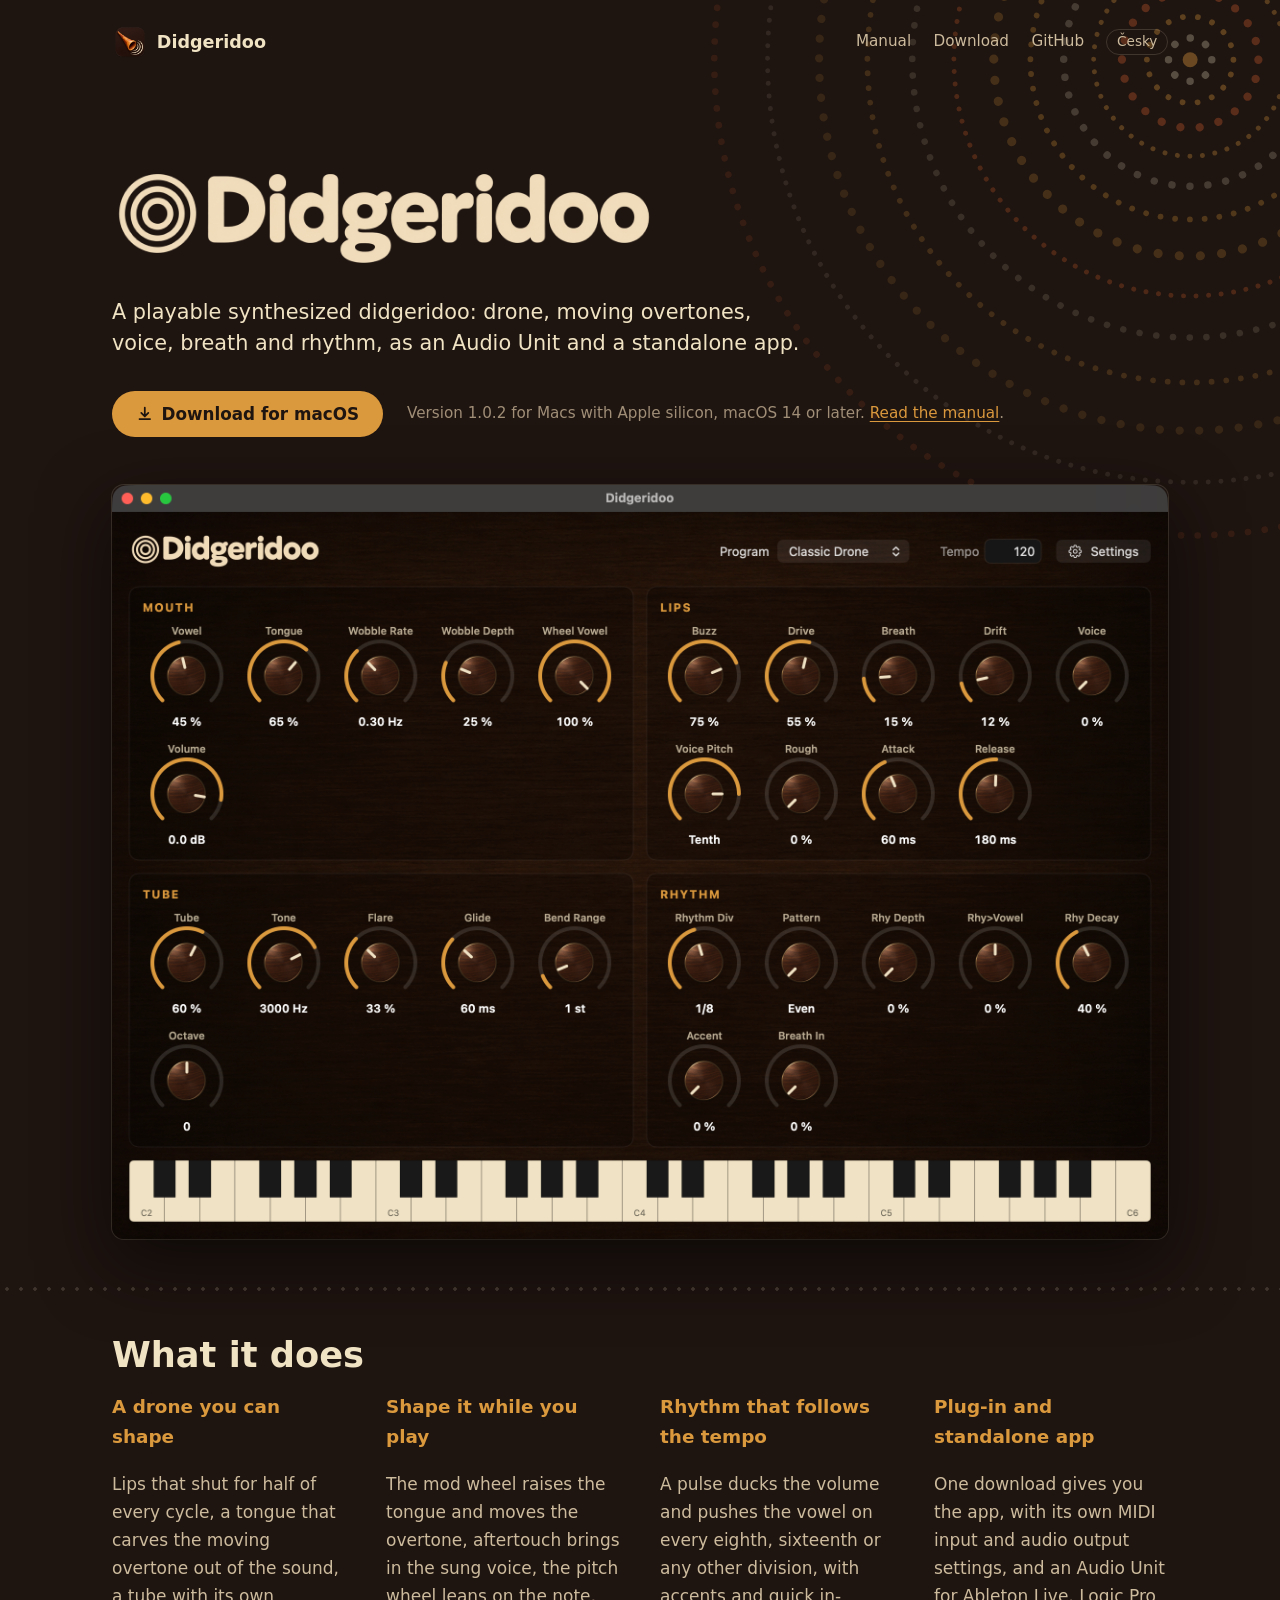
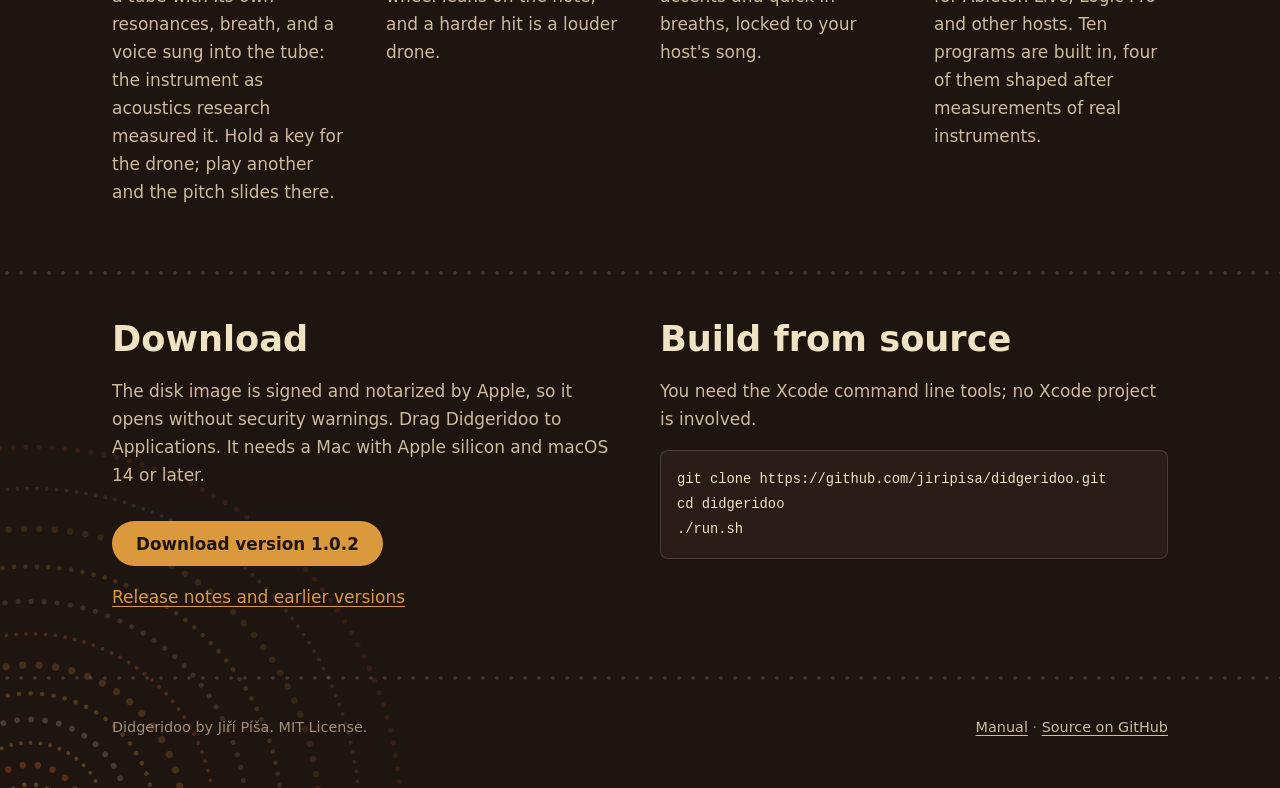
==== docs/index.html @ 7986f855 "feat(dsp): the overblown note is gone — a hard hit is a loud drone, Toot Pitch becomes Flare Three b" ====
<!doctype html>
<html lang="en">
<head>
<meta charset="utf-8">
<meta name="viewport" content="width=device-width, initial-scale=1">
<title>Didgeridoo for macOS</title>
<meta name="description" content="A playable synthesized didgeridoo: drone, moving overtones, voice, breath and rhythm, as an Audio Unit and a standalone app.">
<meta property="og:title" content="Didgeridoo">
<meta property="og:description" content="A playable synthesized didgeridoo: drone, moving overtones, voice, breath and rhythm, as an Audio Unit and a standalone app.">
<meta property="og:image" content="https://jiripisa.github.io/didgeridoo/assets/didgeridoo-window.png">
<meta property="og:type" content="website">
<link rel="alternate" hreflang="en" href="https://jiripisa.github.io/didgeridoo/">
<link rel="alternate" hreflang="cs" href="https://jiripisa.github.io/didgeridoo/cs/">
<link rel="alternate" hreflang="x-default" href="https://jiripisa.github.io/didgeridoo/">
<link rel="icon" href="assets/icon.png">
<link rel="stylesheet" href="assets/site.css">
</head>
<body>

<header class="wrap masthead">
  <a class="brand" href="#top"><img src="assets/icon.png" alt="" width="32" height="32">Didgeridoo</a>
  <nav aria-label="Page">
    <a href="manual.html">Manual</a>
    <a href="#get">Download</a>
    <a href="https://github.com/jiripisa/didgeridoo">GitHub</a>
    <a class="lang" href="cs/" hreflang="cs" lang="cs">Česky</a>
  </nav>
</header>

<main id="top">
  <div class="wrap hero">
    <h1><img src="assets/logo.png" alt="Didgeridoo" width="1200" height="240"></h1>
    <p class="lede">A playable synthesized didgeridoo: drone, moving overtones, voice, breath and rhythm, as an Audio Unit and a standalone app.</p>
    <div class="actions">
      <a class="button" href="https://github.com/jiripisa/didgeridoo/releases/download/v1.0.2/Didgeridoo-1.0.2.dmg">
        <svg viewBox="0 0 20 20" fill="none" stroke="currentColor" stroke-width="2" aria-hidden="true"><path d="M10 3v10m0 0-4-4m4 4 4-4M4 16h12" stroke-linecap="round" stroke-linejoin="round"/></svg>
        Download for macOS
      </a>
      <span class="meta">Version 1.0.2 for Macs with Apple silicon, macOS 14 or later. <a href="manual.html">Read the manual</a>.</span>
    </div>
    <figure class="shot">
      <img src="assets/didgeridoo-window.png" alt="The Didgeridoo window" width="1400">
    </figure>
  </div>

  <section id="features">
    <div class="wrap">
      <h2>What it does</h2>
      <div class="grid">
        <div>
          <h3>A drone you can shape</h3>
          <p>Lips that shut for half of every cycle, a tongue that carves the moving overtone out of the sound, a tube with its own resonances, breath, and a voice sung into the tube: the instrument as acoustics research measured it. Hold a key for the drone; play another and the pitch slides there.</p>
        </div>
        <div>
          <h3>Shape it while you play</h3>
          <p>The mod wheel raises the tongue and moves the overtone, aftertouch brings in the sung voice, the pitch wheel leans on the note, and a harder hit is a louder drone.</p>
        </div>
        <div>
          <h3>Rhythm that follows the tempo</h3>
          <p>A pulse ducks the volume and pushes the vowel on every eighth, sixteenth or any other division, with accents and quick in-breaths, locked to your host's song.</p>
        </div>
        <div>
          <h3>Plug-in and standalone app</h3>
          <p>One download gives you the app, with its own MIDI input and audio output settings, and an Audio Unit for Ableton Live, Logic Pro and other hosts. Ten programs are built in, four of them shaped after measurements of real instruments.</p>
        </div>
      </div>
    </div>
  </section>

  <section id="get">
    <div class="wrap grid">
      <div>
        <h2>Download</h2>
        <p>The disk image is signed and notarized by Apple, so it opens without
        security warnings. Drag Didgeridoo to Applications. It needs a Mac with
        Apple silicon and macOS 14 or later.</p>
        <div class="actions">
          <a class="button" href="https://github.com/jiripisa/didgeridoo/releases/download/v1.0.2/Didgeridoo-1.0.2.dmg">Download version 1.0.2</a>
        </div>
        <p><a href="https://github.com/jiripisa/didgeridoo/releases">Release notes and earlier versions</a></p>
      </div>
      <div>
        <h2>Build from source</h2>
        <p>You need the Xcode command line tools; no Xcode project is involved.</p>
<pre><code>git clone https://github.com/jiripisa/didgeridoo.git
cd didgeridoo
./run.sh</code></pre>
      </div>
    </div>
  </section>
</main>

<footer>
  <div class="wrap">
    <span>Didgeridoo by Jiří Píša. MIT License.</span>
    <span><a href="manual.html">Manual</a> · <a href="https://github.com/jiripisa/didgeridoo">Source on GitHub</a></span>
  </div>
</footer>

</body>
</html>
---- docs/assets/site.css ----
/* Shared by index.html and manual.html. The site wears the instrument's colours: dark
   wood for the ground and the pigments of its painting for everything else, with a
   sound drawn in dots spreading behind the page (ripples.svg). One look, whatever
   the system's appearance: it is the app's own. */
:root {
  --bg: #1e1410;          /* bark: the ground */
  --panel: #2a1c16;       /* heartwood: code, keys, the contents box */
  --line: rgba(240, 227, 196, .16);
  --ink: #f0e3c4;         /* white clay: headings, names */
  --ink2: #cdbb9d;        /* text */
  --ink3: #a08e77;        /* notes */
  --accent: #db993d;      /* yellow ochre: what you can press, what is marked */
  --accent-ink: #1e1410;
  --display: ui-rounded, "SF Pro Rounded", "Arial Rounded MT Bold", system-ui, sans-serif;
  --text: "Avenir Next", Avenir, system-ui, -apple-system, "Segoe UI", sans-serif;
  --measure: 44rem;
  --gutter: clamp(1rem, 4vw, 3rem);
  --ripple: clamp(34rem, 78vw, 66rem);
  color-scheme: dark;
}
* { box-sizing: border-box; }
html { -webkit-text-size-adjust: 100%; scroll-padding-top: 1.5rem; background: var(--bg); }
body {
  margin: 0;
  color: var(--ink2);
  font: 1.0625rem/1.65 var(--text);
  /* The sound: one ripple from the top right corner, a quieter one from the foot of the page. */
  background:
    url(ripples.svg) no-repeat right calc(var(--ripple) * -.41) top calc(var(--ripple) * -.44) / var(--ripple),
    url(ripples.svg) no-repeat left calc(var(--ripple) * -.36) bottom calc(var(--ripple) * -.42) / calc(var(--ripple) * .78),
    var(--bg);
}
a { color: var(--accent); text-underline-offset: .2em; }
a:hover { color: var(--ink); }
a:focus-visible, button:focus-visible { outline: 2px solid var(--accent); outline-offset: 3px; border-radius: 4px; }
code, kbd, pre { font-family: ui-monospace, "SF Mono", Menlo, monospace; font-size: .9em; }
code { color: var(--ink); }
b, strong { color: var(--ink); font-weight: 600; }
img { max-width: 100%; height: auto; }
h1, h2, h3 { font-family: var(--display); }
.wrap { max-width: 72rem; margin: 0 auto; padding: 0 var(--gutter); }

.masthead { display: flex; align-items: center; justify-content: space-between; gap: 1rem; padding-block: 1.5rem; }
.brand { display: flex; align-items: center; gap: .55rem; color: var(--ink); text-decoration: none; font: 700 1.1rem var(--display); }
.brand img { width: 2.25rem; height: 2.25rem; }
.masthead nav { display: flex; flex-wrap: wrap; justify-content: flex-end; gap: .4rem 1.4rem; }
.masthead nav a { color: var(--ink2); text-decoration: none; font-size: .95rem; }
.masthead nav a:hover, .masthead nav a[aria-current] { color: var(--ink); }
.masthead nav a.lang { padding: 0 .6rem; border: 1px solid var(--line); border-radius: 999px; font-size: .85rem; }

.hero { padding-block: clamp(2rem, 7vw, 5rem) 3rem; }
.hero h1 { margin: 0; color: var(--ink); font-size: clamp(2.6rem, 8vw, 5rem); font-weight: 800; line-height: 1; letter-spacing: -.01em; }
.hero h1 img { display: block; width: min(34rem, 100%); }
.lede { max-width: var(--measure); margin: 1.5rem 0 0; color: var(--ink); font-size: 1.3rem; line-height: 1.5; }
.actions { display: flex; flex-wrap: wrap; align-items: center; gap: 1rem 1.5rem; margin-top: 2rem; }
.button {
  display: inline-flex; align-items: center; gap: .5rem; padding: .8rem 1.5rem; border-radius: 999px;
  background: var(--accent); color: var(--accent-ink); font: 700 1.05rem var(--display); text-decoration: none;
}
.button:hover { background: var(--ink); color: var(--accent-ink); }
.button svg { width: 1.1rem; height: 1.1rem; }
.meta { color: var(--ink3); font-size: .95rem; }
.shot { margin: 3rem 0 0; }
.shot img { display: block; border-radius: 12px; box-shadow: 0 24px 70px rgba(0, 0, 0, .55), 0 0 0 1px var(--line); }

/* Sections are parted by a row of dots, like the rings behind the page. */
section, footer {
  background: radial-gradient(circle, var(--line) 0 1.5px, transparent 2px) repeat-x left top / 14px 4px;
}
section { padding-block: 3rem; }
section h2 { margin: 0 0 1rem; color: var(--ink); font-size: clamp(1.6rem, 3.5vw, 2.2rem); font-weight: 700; line-height: 1.15; }
section p, section li { max-width: var(--measure); }
.grid { display: grid; grid-template-columns: repeat(auto-fit, minmax(14rem, 1fr)); gap: 2rem 2.5rem; }
.grid h3 { margin: 0 0 .4rem; color: var(--accent); font-size: 1.15rem; font-weight: 700; }
pre { overflow-x: auto; padding: 1rem; border-radius: 8px; background: var(--panel); border: 1px solid var(--line); color: var(--ink); }

footer { padding-block: 2.5rem 3rem; color: var(--ink3); font-size: .9rem; }
footer .wrap { display: flex; flex-wrap: wrap; justify-content: space-between; gap: 1rem; }
footer a { color: var(--ink2); }

@media (max-width: 640px) {
  .masthead nav a:not(.lang):not(:first-child) { display: none; }
}
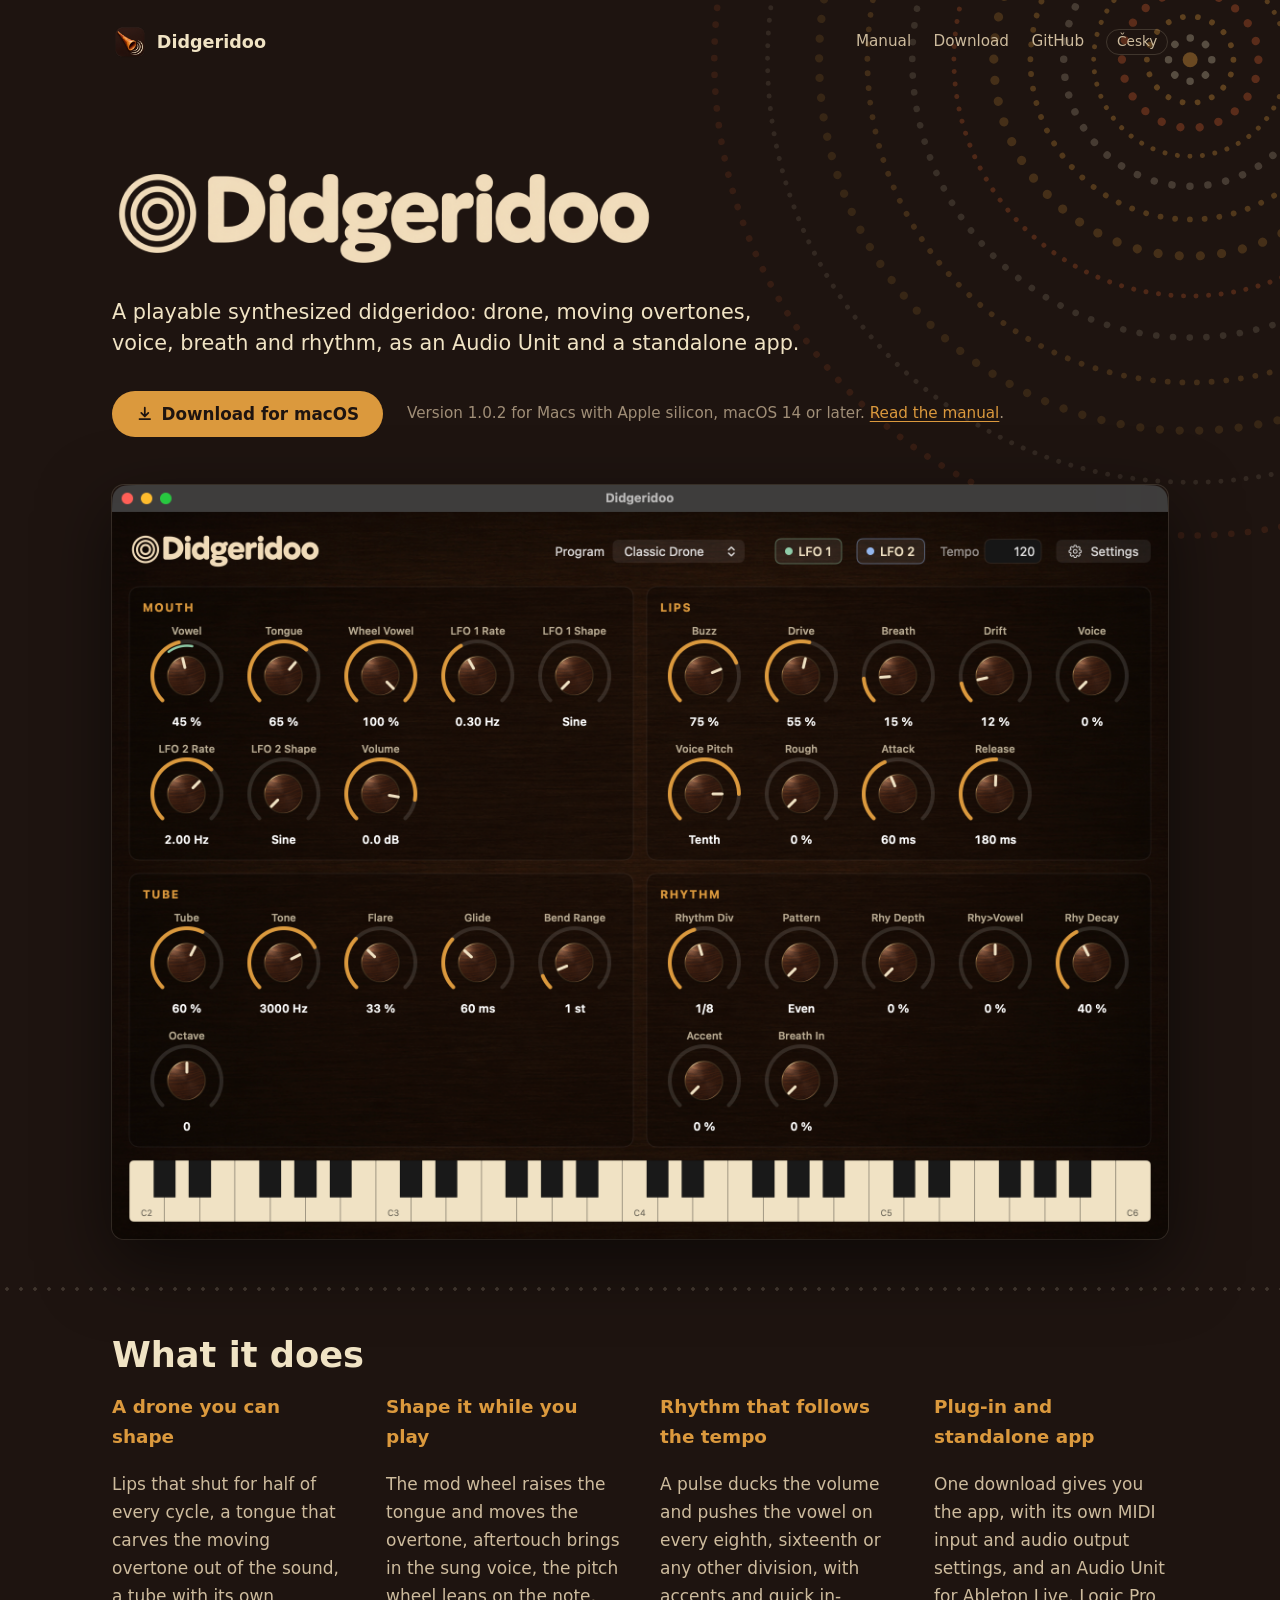
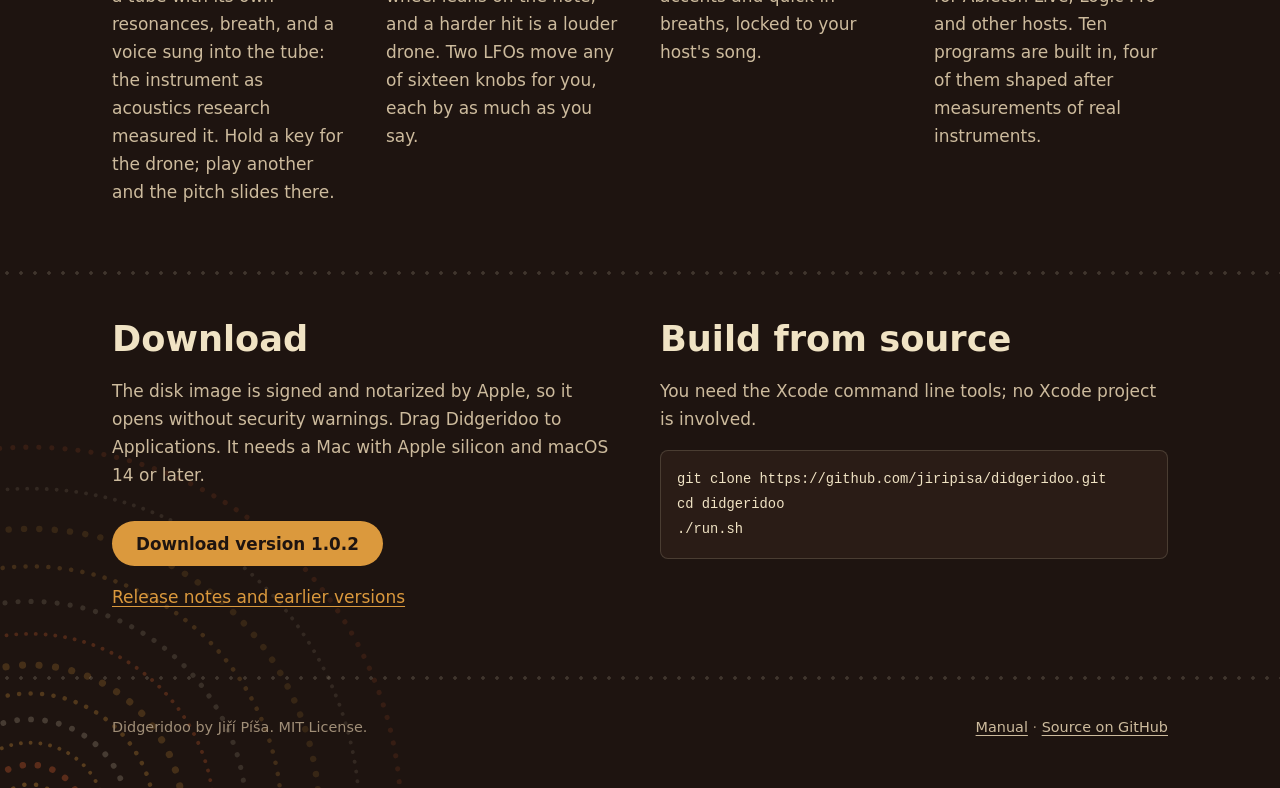
==== commit d0c83769: "feat: two LFOs that move the knobs — a rate and a shape each, an amount per LFO on sixteen knobs Wob" ====
--- a/docs/index.html
+++ b/docs/index.html
@@ -53,7 +53,7 @@
         </div>
         <div>
           <h3>Shape it while you play</h3>
-          <p>The mod wheel raises the tongue and moves the overtone, aftertouch brings in the sung voice, the pitch wheel leans on the note, and a harder hit is a louder drone.</p>
+          <p>The mod wheel raises the tongue and moves the overtone, aftertouch brings in the sung voice, the pitch wheel leans on the note, and a harder hit is a louder drone. Two LFOs move any of sixteen knobs for you, each by as much as you say.</p>
         </div>
         <div>
           <h3>Rhythm that follows the tempo</h3>
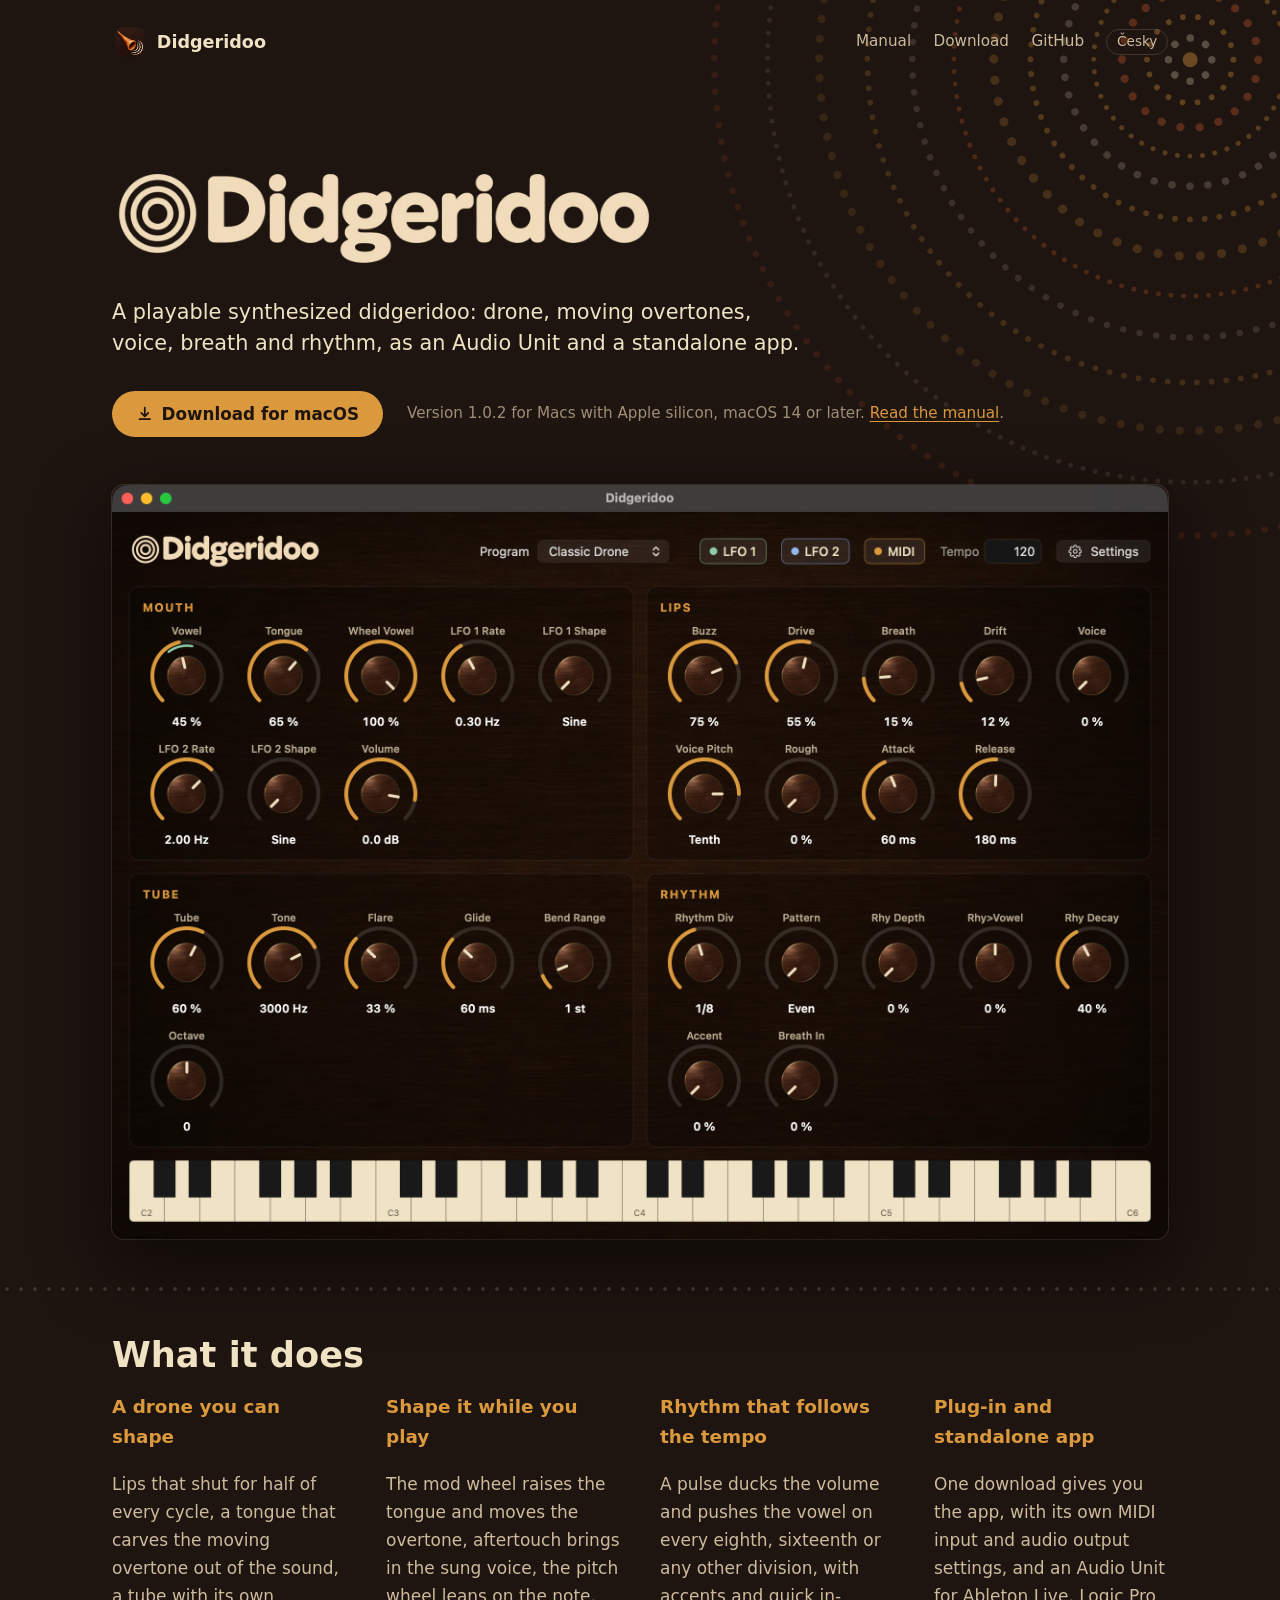
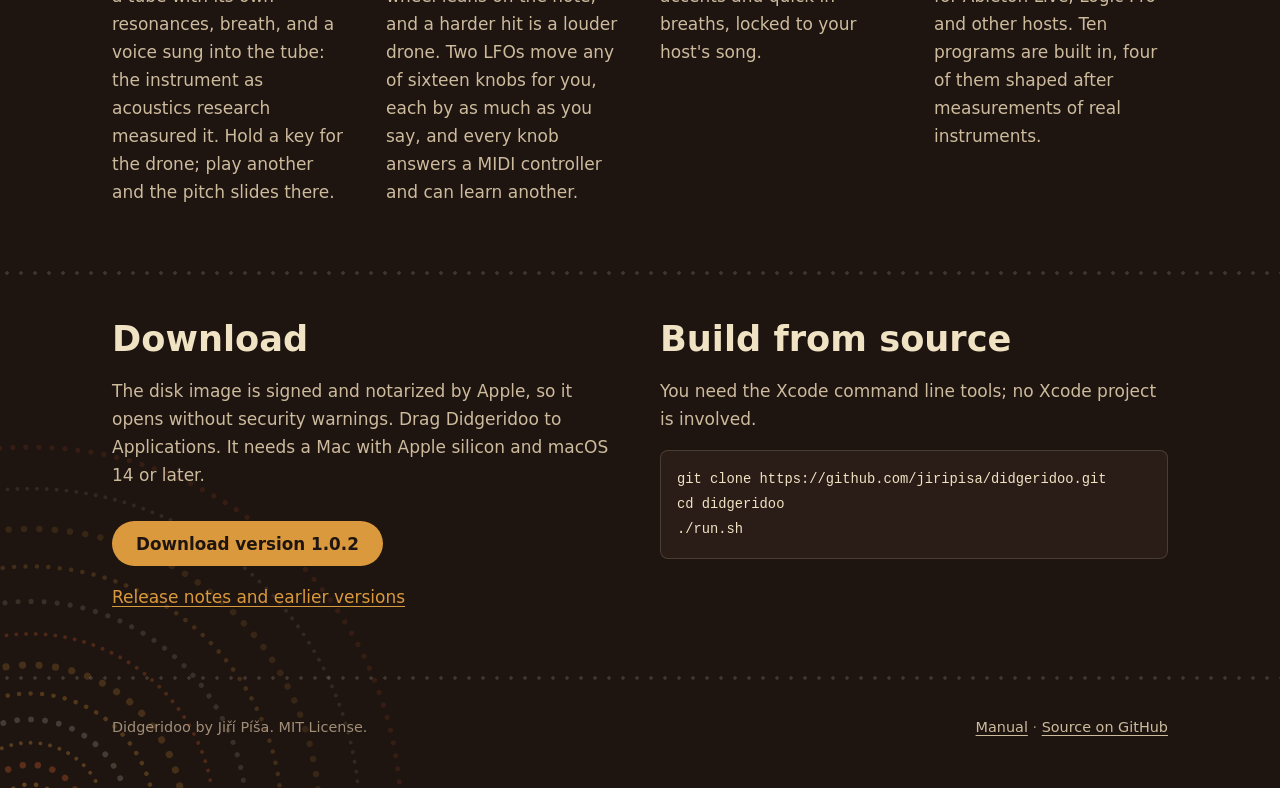
==== commit e43313b6: "feat: MIDI learn — a controller on every knob, another by a click and a move of a control; the same " ====
--- a/docs/index.html
+++ b/docs/index.html
@@ -53,7 +53,7 @@
         </div>
         <div>
           <h3>Shape it while you play</h3>
-          <p>The mod wheel raises the tongue and moves the overtone, aftertouch brings in the sung voice, the pitch wheel leans on the note, and a harder hit is a louder drone. Two LFOs move any of sixteen knobs for you, each by as much as you say.</p>
+          <p>The mod wheel raises the tongue and moves the overtone, aftertouch brings in the sung voice, the pitch wheel leans on the note, and a harder hit is a louder drone. Two LFOs move any of sixteen knobs for you, each by as much as you say, and every knob answers a MIDI controller and can learn another.</p>
         </div>
         <div>
           <h3>Rhythm that follows the tempo</h3>
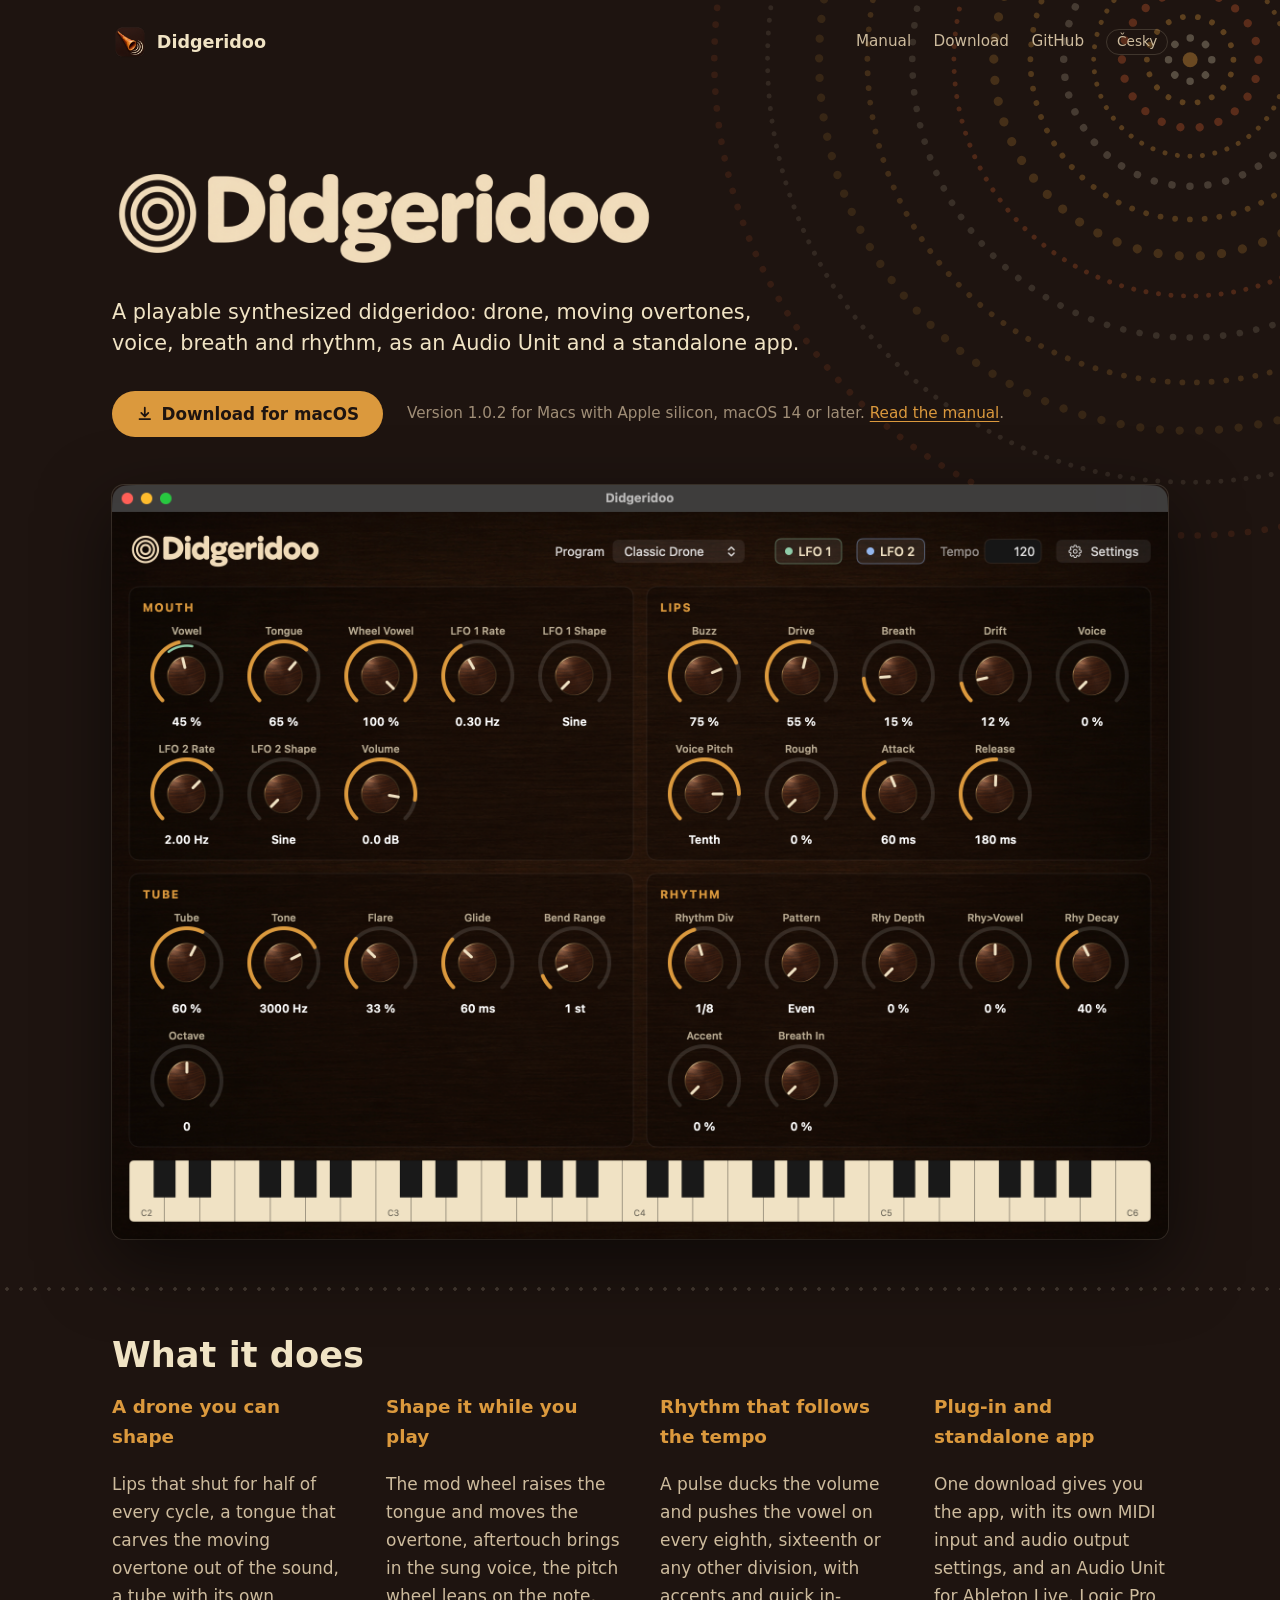
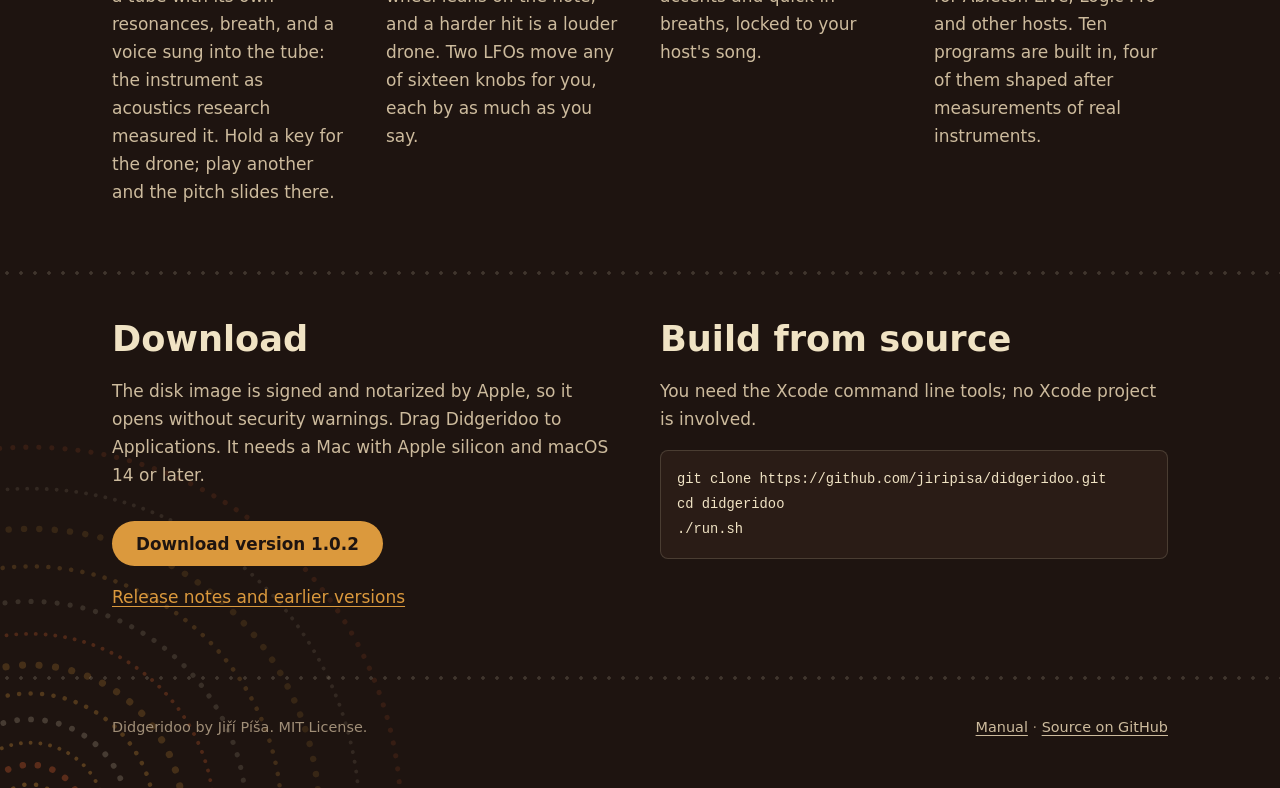
==== commit ca5b62e6: "chore: merge phase 16 — two LFOs that move the knobs" ====
--- a/docs/index.html
+++ b/docs/index.html
@@ -53,7 +53,7 @@
         </div>
         <div>
           <h3>Shape it while you play</h3>
-          <p>The mod wheel raises the tongue and moves the overtone, aftertouch brings in the sung voice, the pitch wheel leans on the note, and a harder hit is a louder drone. Two LFOs move any of sixteen knobs for you, each by as much as you say, and every knob answers a MIDI controller and can learn another.</p>
+          <p>The mod wheel raises the tongue and moves the overtone, aftertouch brings in the sung voice, the pitch wheel leans on the note, and a harder hit is a louder drone. Two LFOs move any of sixteen knobs for you, each by as much as you say.</p>
         </div>
         <div>
           <h3>Rhythm that follows the tempo</h3>
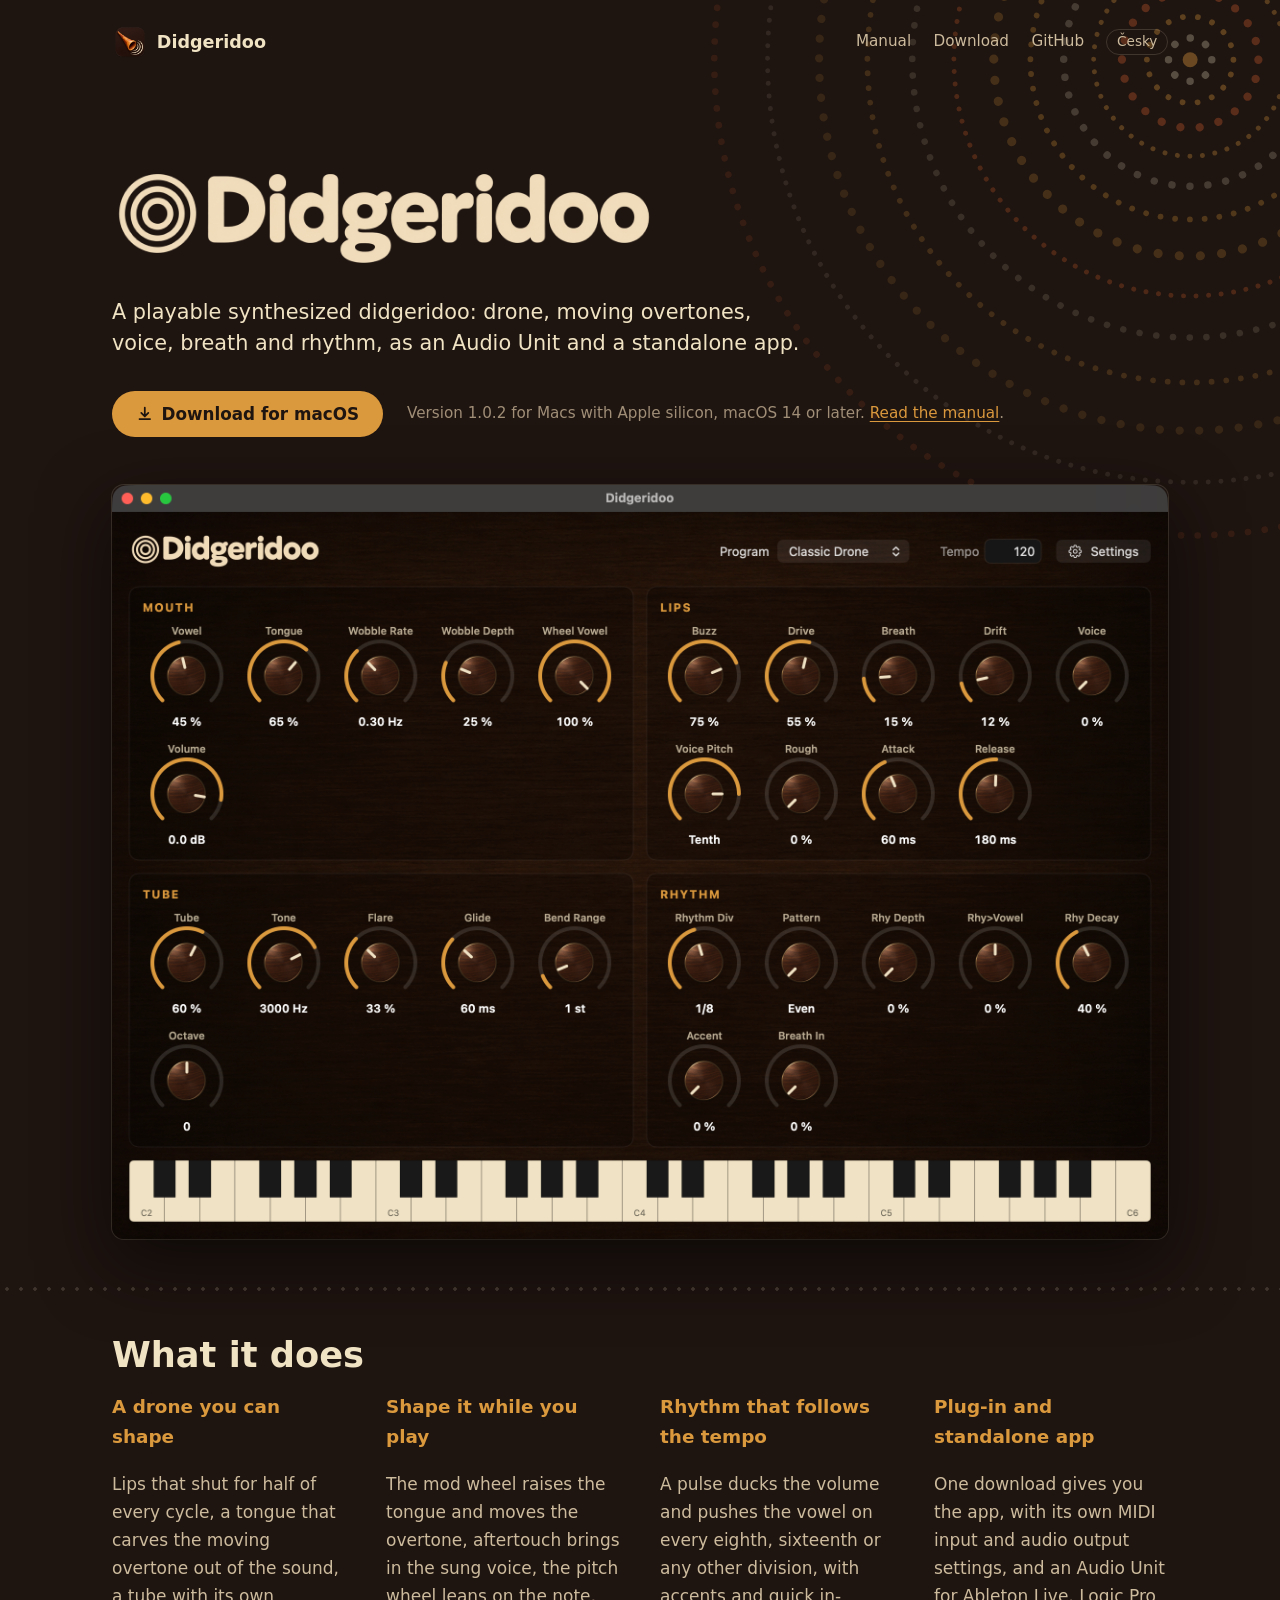
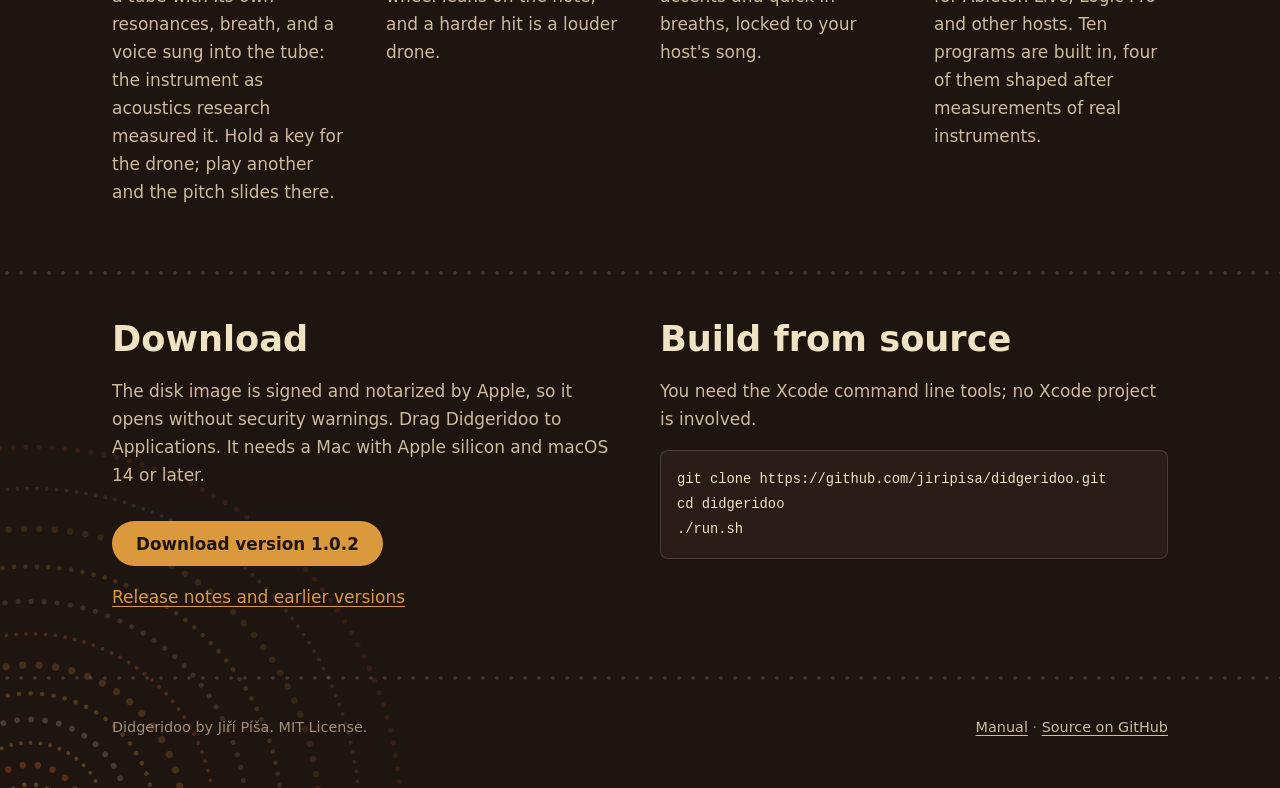
==== commit 78f88c27: "chore: merge phase 15 — one model of the instrument" ====
--- a/docs/index.html
+++ b/docs/index.html
@@ -53,7 +53,7 @@
         </div>
         <div>
           <h3>Shape it while you play</h3>
-          <p>The mod wheel raises the tongue and moves the overtone, aftertouch brings in the sung voice, the pitch wheel leans on the note, and a harder hit is a louder drone. Two LFOs move any of sixteen knobs for you, each by as much as you say.</p>
+          <p>The mod wheel raises the tongue and moves the overtone, aftertouch brings in the sung voice, the pitch wheel leans on the note, and a harder hit is a louder drone.</p>
         </div>
         <div>
           <h3>Rhythm that follows the tempo</h3>
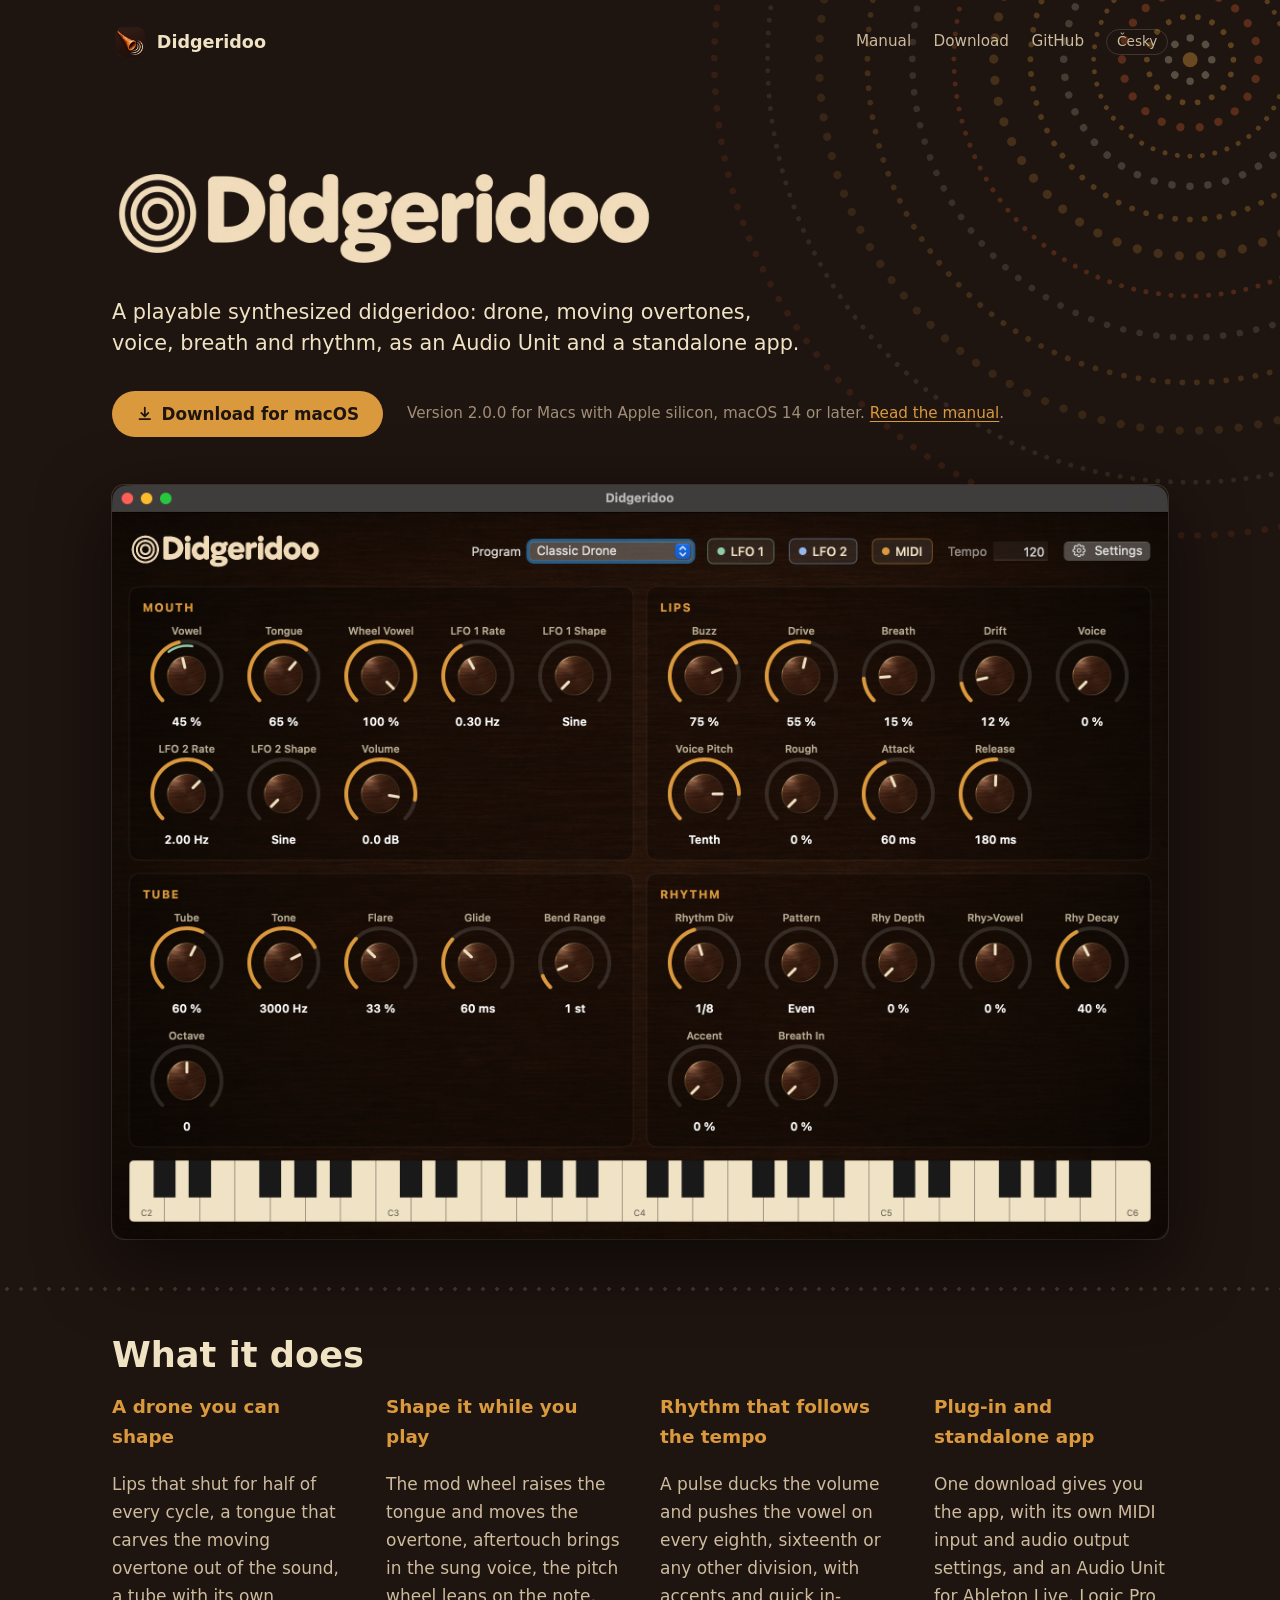
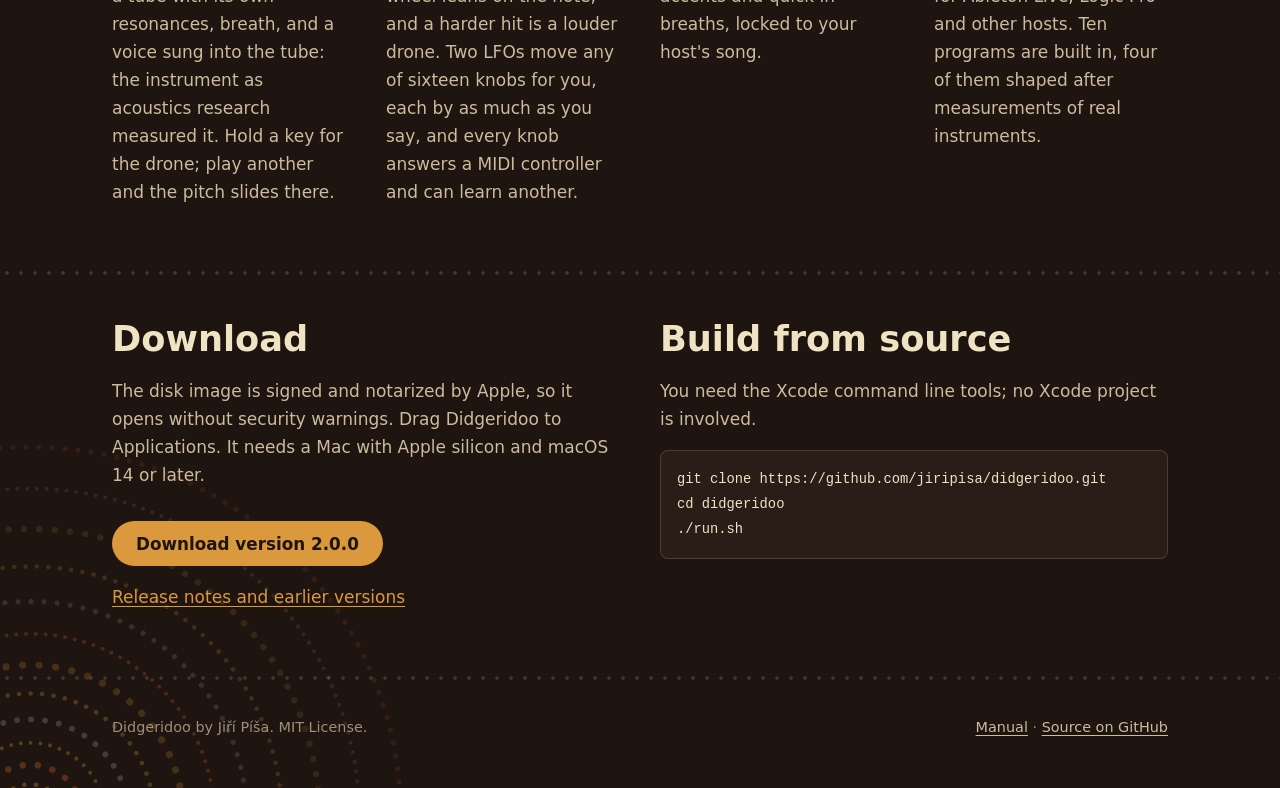
==== commit b43ad995: "chore: merge phase 18 — v2.0.0 release" ====
--- a/docs/index.html
+++ b/docs/index.html
@@ -32,11 +32,11 @@
     <h1><img src="assets/logo.png" alt="Didgeridoo" width="1200" height="240"></h1>
     <p class="lede">A playable synthesized didgeridoo: drone, moving overtones, voice, breath and rhythm, as an Audio Unit and a standalone app.</p>
     <div class="actions">
-      <a class="button" href="https://github.com/jiripisa/didgeridoo/releases/download/v1.0.2/Didgeridoo-1.0.2.dmg">
+      <a class="button" href="https://github.com/jiripisa/didgeridoo/releases/download/v2.0.0/Didgeridoo-2.0.0.dmg">
         <svg viewBox="0 0 20 20" fill="none" stroke="currentColor" stroke-width="2" aria-hidden="true"><path d="M10 3v10m0 0-4-4m4 4 4-4M4 16h12" stroke-linecap="round" stroke-linejoin="round"/></svg>
         Download for macOS
       </a>
-      <span class="meta">Version 1.0.2 for Macs with Apple silicon, macOS 14 or later. <a href="manual.html">Read the manual</a>.</span>
+      <span class="meta">Version 2.0.0 for Macs with Apple silicon, macOS 14 or later. <a href="manual.html">Read the manual</a>.</span>
     </div>
     <figure class="shot">
       <img src="assets/didgeridoo-window.png" alt="The Didgeridoo window" width="1400">
@@ -53,7 +53,7 @@
         </div>
         <div>
           <h3>Shape it while you play</h3>
-          <p>The mod wheel raises the tongue and moves the overtone, aftertouch brings in the sung voice, the pitch wheel leans on the note, and a harder hit is a louder drone.</p>
+          <p>The mod wheel raises the tongue and moves the overtone, aftertouch brings in the sung voice, the pitch wheel leans on the note, and a harder hit is a louder drone. Two LFOs move any of sixteen knobs for you, each by as much as you say, and every knob answers a MIDI controller and can learn another.</p>
         </div>
         <div>
           <h3>Rhythm that follows the tempo</h3>
@@ -75,7 +75,7 @@
         security warnings. Drag Didgeridoo to Applications. It needs a Mac with
         Apple silicon and macOS 14 or later.</p>
         <div class="actions">
-          <a class="button" href="https://github.com/jiripisa/didgeridoo/releases/download/v1.0.2/Didgeridoo-1.0.2.dmg">Download version 1.0.2</a>
+          <a class="button" href="https://github.com/jiripisa/didgeridoo/releases/download/v2.0.0/Didgeridoo-2.0.0.dmg">Download version 2.0.0</a>
         </div>
         <p><a href="https://github.com/jiripisa/didgeridoo/releases">Release notes and earlier versions</a></p>
       </div>
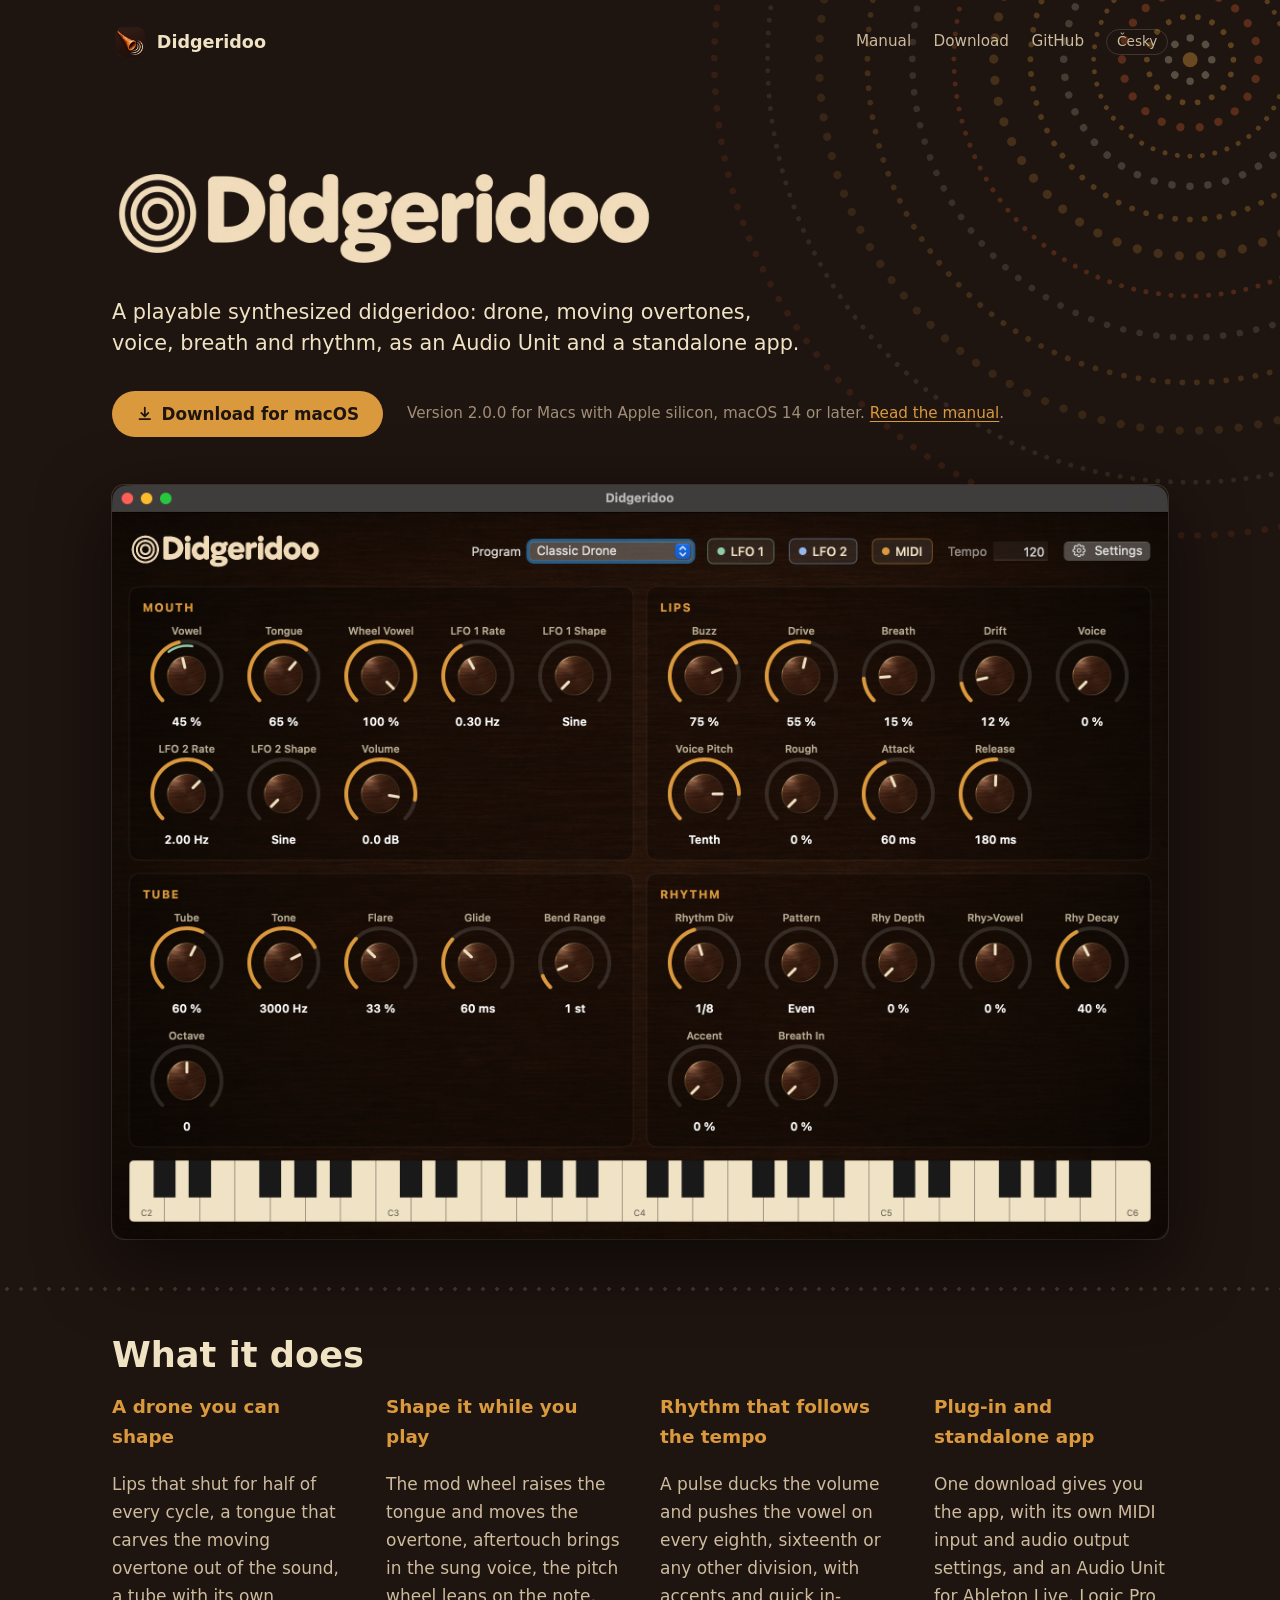
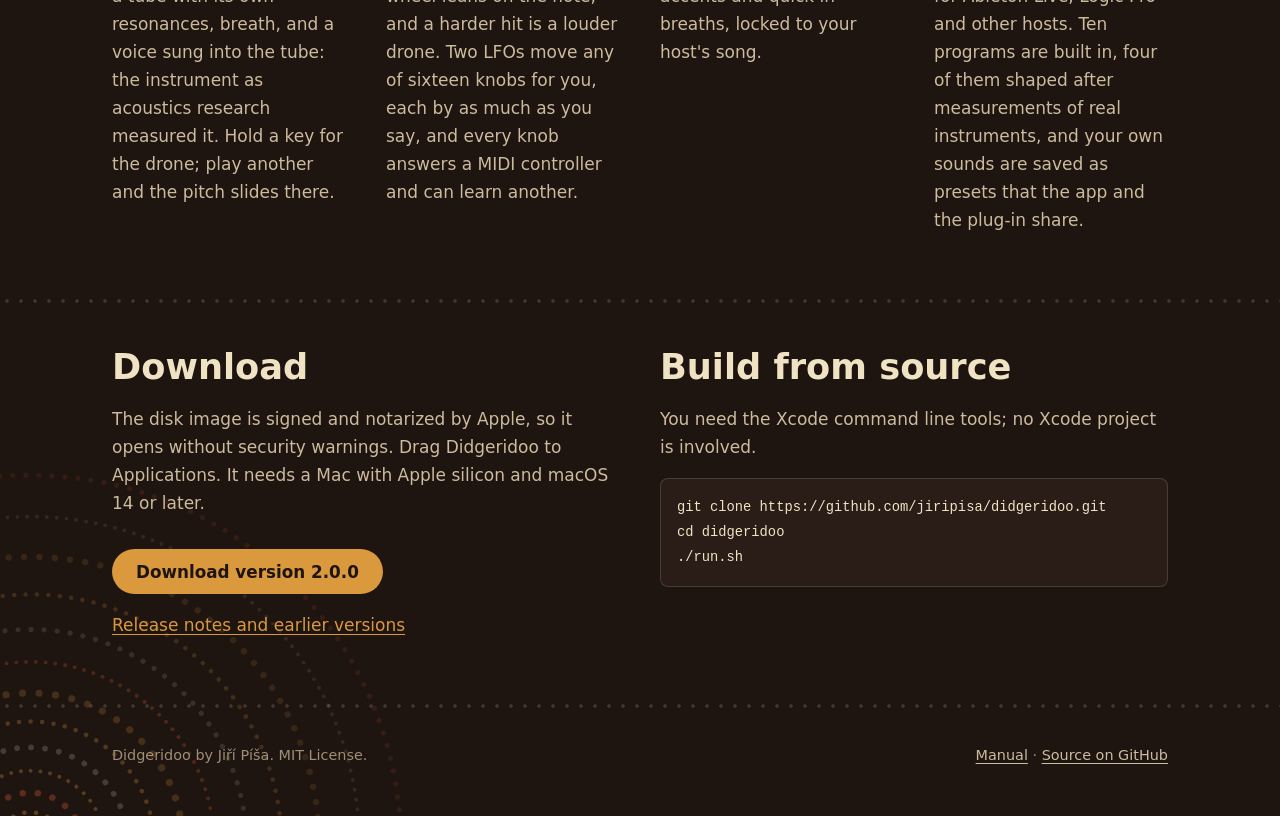
==== commit 73ff770b: "chore: merge phase 20 — presets of your own" ====
--- a/docs/index.html
+++ b/docs/index.html
@@ -61,7 +61,7 @@
         </div>
         <div>
           <h3>Plug-in and standalone app</h3>
-          <p>One download gives you the app, with its own MIDI input and audio output settings, and an Audio Unit for Ableton Live, Logic Pro and other hosts. Ten programs are built in, four of them shaped after measurements of real instruments.</p>
+          <p>One download gives you the app, with its own MIDI input and audio output settings, and an Audio Unit for Ableton Live, Logic Pro and other hosts. Ten programs are built in, four of them shaped after measurements of real instruments, and your own sounds are saved as presets that the app and the plug-in share.</p>
         </div>
       </div>
     </div>
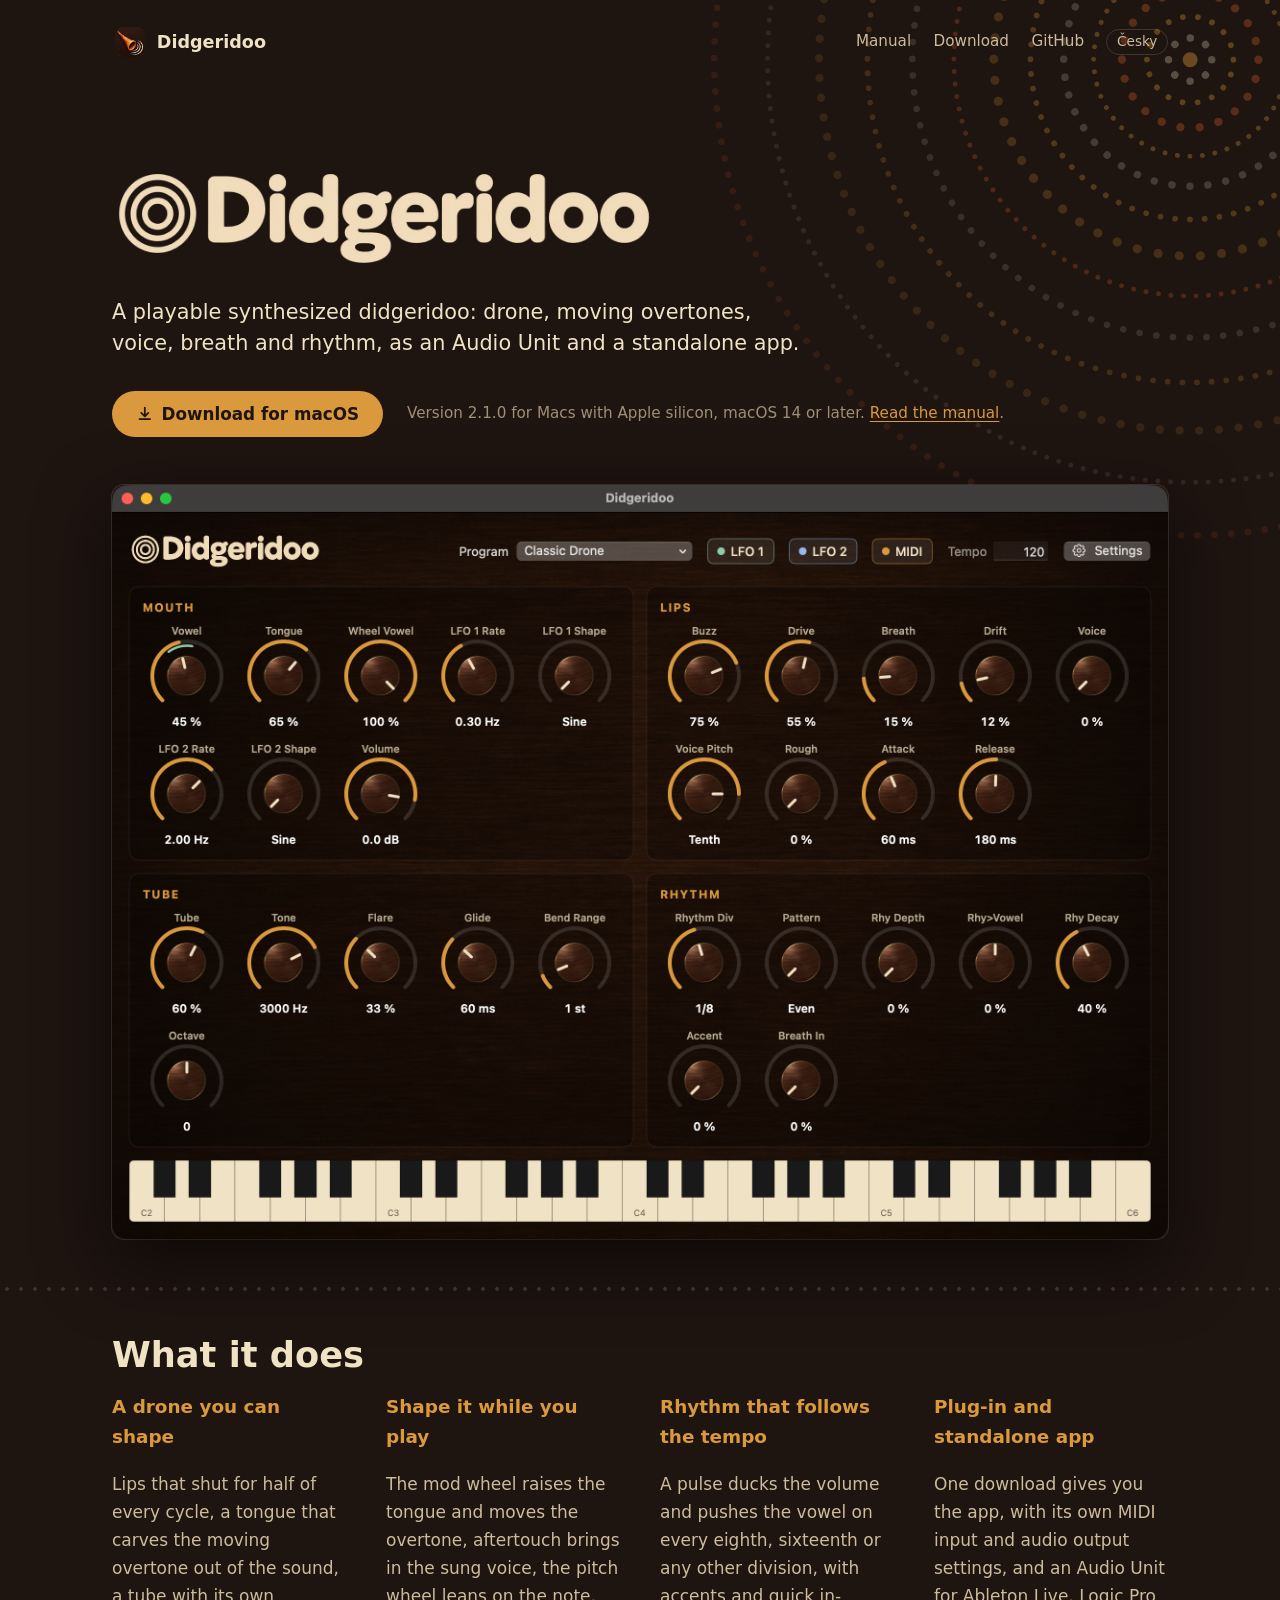
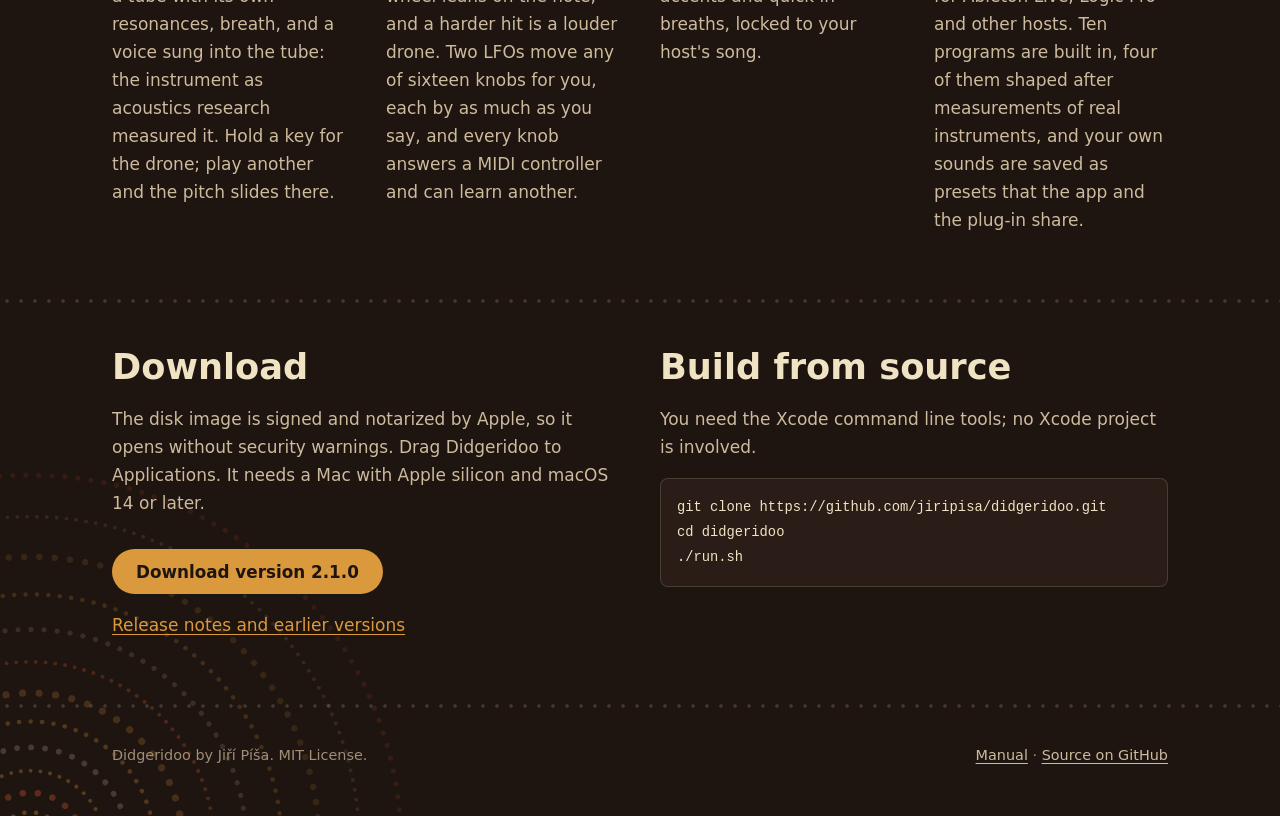
==== commit 94705312: "chore: merge phase 21 — v2.1.0 release" ====
--- a/docs/index.html
+++ b/docs/index.html
@@ -32,11 +32,11 @@
     <h1><img src="assets/logo.png" alt="Didgeridoo" width="1200" height="240"></h1>
     <p class="lede">A playable synthesized didgeridoo: drone, moving overtones, voice, breath and rhythm, as an Audio Unit and a standalone app.</p>
     <div class="actions">
-      <a class="button" href="https://github.com/jiripisa/didgeridoo/releases/download/v2.0.0/Didgeridoo-2.0.0.dmg">
+      <a class="button" href="https://github.com/jiripisa/didgeridoo/releases/download/v2.1.0/Didgeridoo-2.1.0.dmg">
         <svg viewBox="0 0 20 20" fill="none" stroke="currentColor" stroke-width="2" aria-hidden="true"><path d="M10 3v10m0 0-4-4m4 4 4-4M4 16h12" stroke-linecap="round" stroke-linejoin="round"/></svg>
         Download for macOS
       </a>
-      <span class="meta">Version 2.0.0 for Macs with Apple silicon, macOS 14 or later. <a href="manual.html">Read the manual</a>.</span>
+      <span class="meta">Version 2.1.0 for Macs with Apple silicon, macOS 14 or later. <a href="manual.html">Read the manual</a>.</span>
     </div>
     <figure class="shot">
       <img src="assets/didgeridoo-window.png" alt="The Didgeridoo window" width="1400">
@@ -75,7 +75,7 @@
         security warnings. Drag Didgeridoo to Applications. It needs a Mac with
         Apple silicon and macOS 14 or later.</p>
         <div class="actions">
-          <a class="button" href="https://github.com/jiripisa/didgeridoo/releases/download/v2.0.0/Didgeridoo-2.0.0.dmg">Download version 2.0.0</a>
+          <a class="button" href="https://github.com/jiripisa/didgeridoo/releases/download/v2.1.0/Didgeridoo-2.1.0.dmg">Download version 2.1.0</a>
         </div>
         <p><a href="https://github.com/jiripisa/didgeridoo/releases">Release notes and earlier versions</a></p>
       </div>
